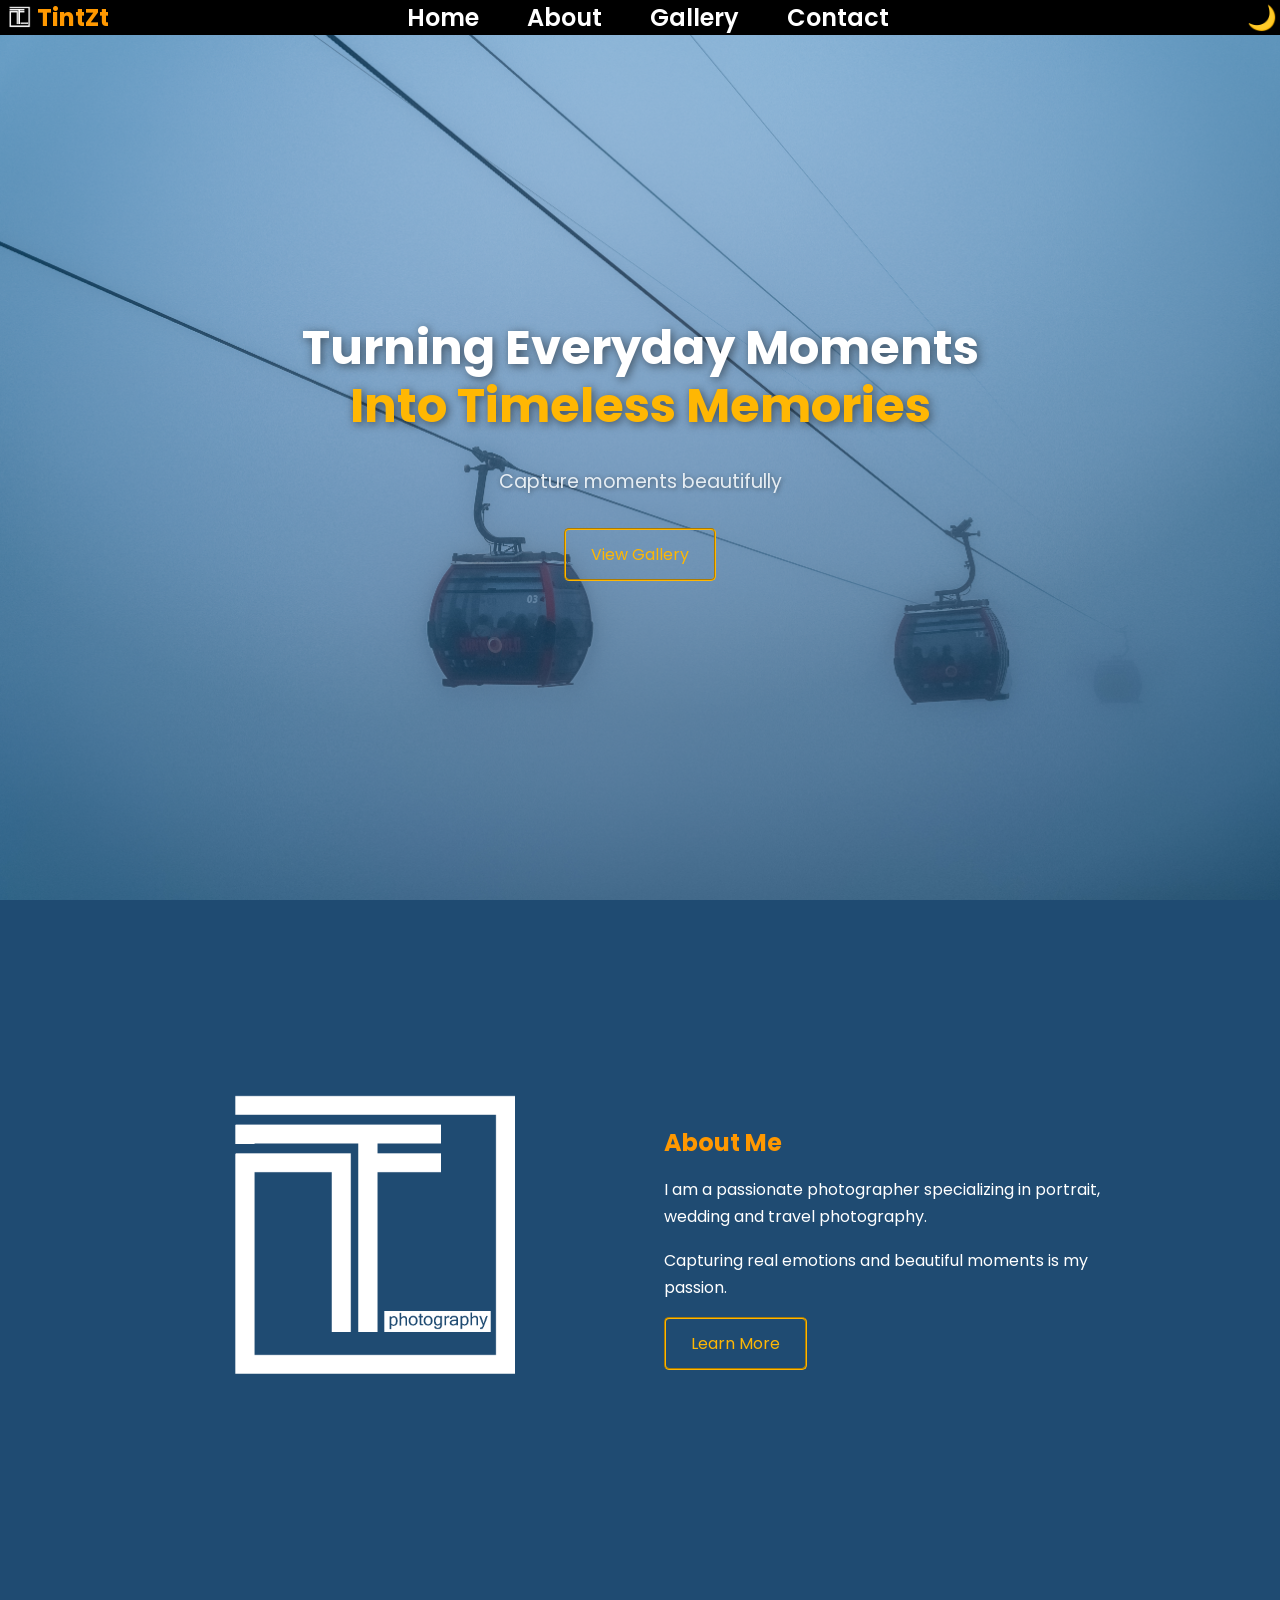
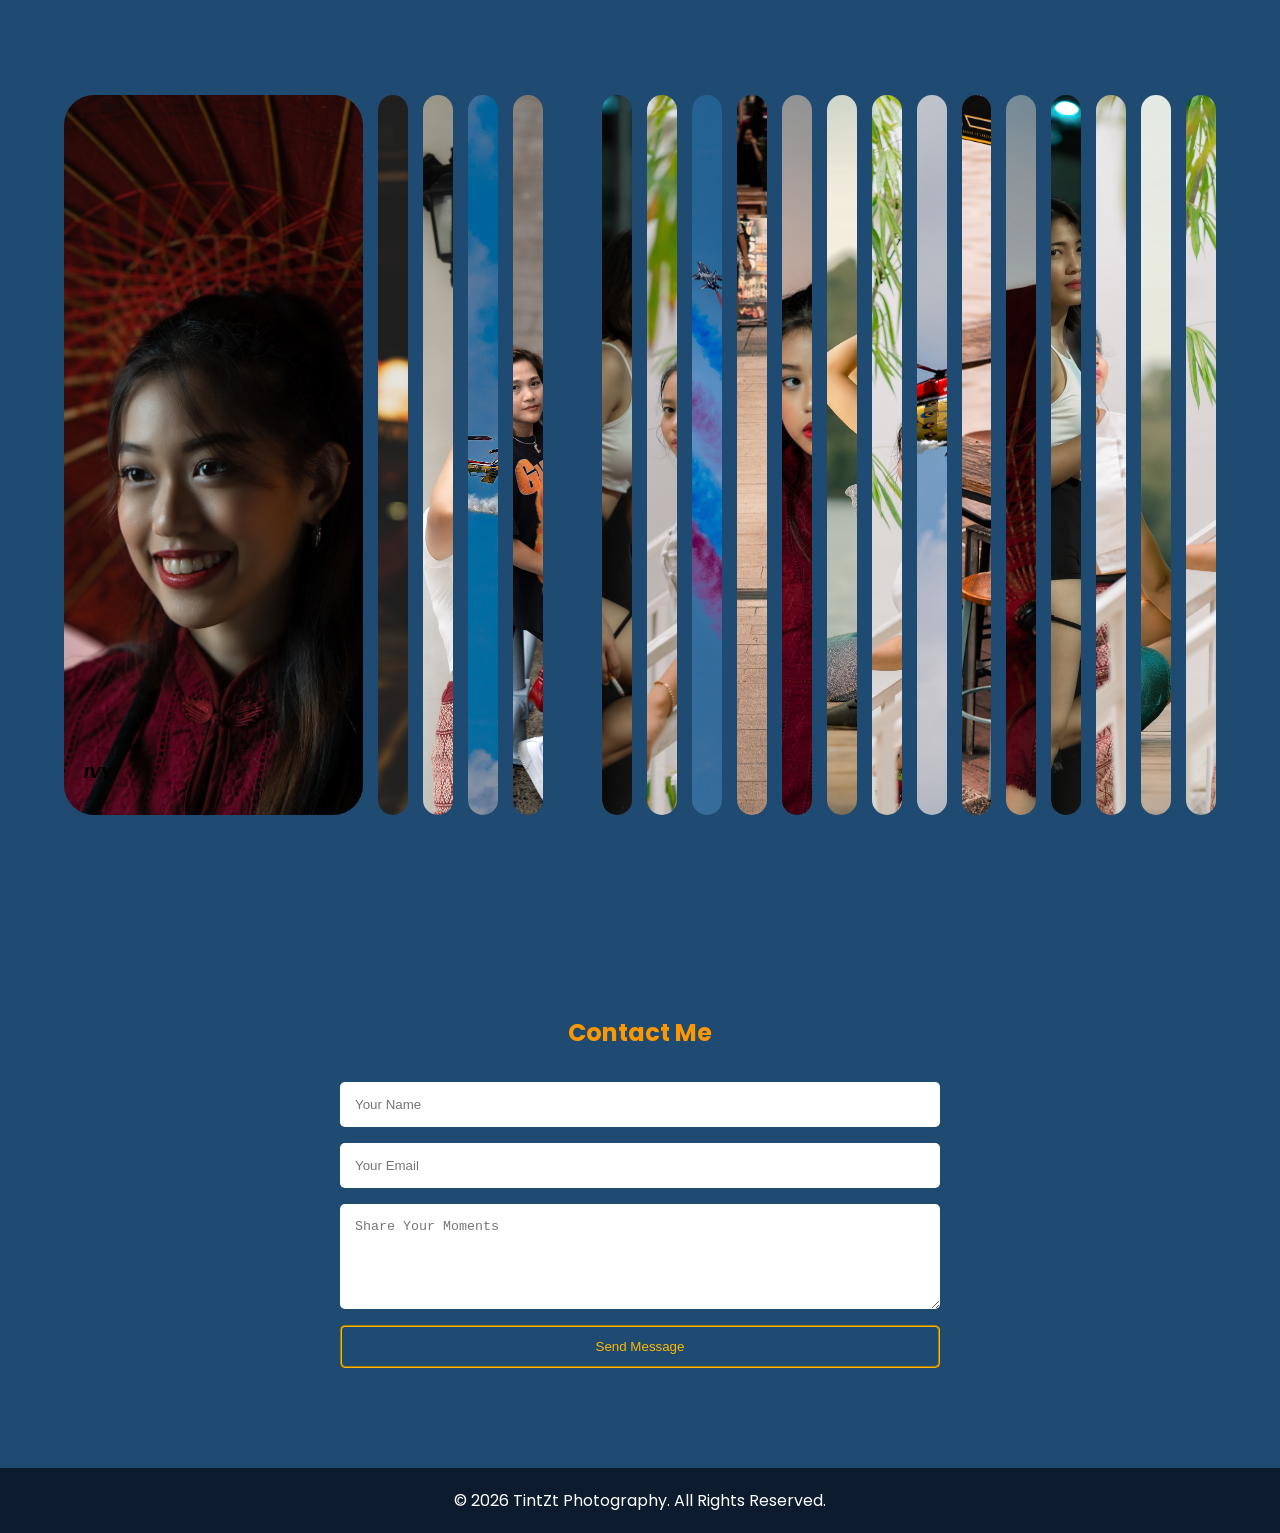
==== photography-website/index.html @ 03afba33 "feat: photography-website" ====
<!-- index.html -->
<!DOCTYPE html>
<html lang="en">
<head>
  <meta charset="UTF-8" />
  <meta name="viewport" content="width=device-width, initial-scale=1.0"/>
  <title>TintZt Photography</title>

  <!-- Google Font -->
  <link href="https://fonts.googleapis.com/css2?family=Poppins:wght@300;400;500;600;700&display=swap" rel="stylesheet">

  <!-- Icons -->
  <link rel="stylesheet" href="https://unicons.iconscout.com/release/v4.0.8/css/line.css">

  <!-- CSS -->
  <link rel="stylesheet" href="style.css">

</head>

<body>

  <!-- ================= NAVBAR ================= -->
  <nav>
  <div class="logo_box">

    <img src="images/logo.png" alt="Logo">
    <h2 class="logo">TintZt</h2>

    <ul class="nav_links" id="navLinks">
      <li><a href="#">Home</a></li>
      <li><a href="#about">About</a></li>
      <li><a href="#gallery">Gallery</a></li>
      <li><a href="#contact">Contact</a></li>
    </ul>

    <div class="nav_socials">

      <a href="https://facebook.com/T-Photography" target="_blank">
        <i class="uil uil-facebook-f"></i>
      </a>

      <a href="https://instagram.com/tintzt" target="_blank">
        <i class="uil uil-instagram"></i>
      </a>

      <a href="https://wa.me/6589445902" target="_blank">
        <i class="uil uil-whatsapp"></i>
      </a>

      <button id="themeBtn">🌙</button>

    </div>

    <!-- MOBILE MENU BUTTON -->
    <button class="menu_toggle" id="menuToggle">
      <i class="uil uil-bars"></i>
    </button>

  </div>
</nav>

  <!-- ================= HERO ================= -->
  <section class="hero">

    <div class="hero_content">
      <h1>
      Turning Everyday Moments <span class="mobile-break"><br>Into Timeless Memories</span>
      </h1>

      <p>
        Capture moments beautifully
      </p>

      <a href="#gallery" class="btn">
        View Gallery
      </a>
    </div>

  </section>

  <!-- ================= ABOUT ================= -->
  <section class="about" id="about">

    <div class="container about_container">

      <div class="about_left">
        <img src="images/logo.png" alt="logo">
      </div>

      <div class="about_right">
        <h2>About Me</h2>

        <p>
          I am a passionate photographer specializing in portrait,
          wedding and travel photography.
        </p>

        <p>
          Capturing real emotions and beautiful moments is my passion.
        </p>

        <a href="#" class="btn">
          Learn More
        </a>
      </div>

    </div>

  </section>

  <!-- ================= GALLERY ================= -->
 <section class="team_slider" id="gallery">

  <div class="panel active" style="background-image:url('images/ivy01.jpg')">
    <h3>IVY</h3>
  </div>

  <div class="panel" style="background-image:url('images/ptc01.jpg')">
    <h3>Pwint Tc</h3>
  </div>

  <div class="panel" style="background-image:url('images/jul01.jpg')">
    <h3>Jul</h3>
  </div>

  <div class="panel" style="background-image:url('images/sga01.jpg')">
    <h3>SG Airshow</h3>
  </div>

  <div class="panel" style="background-image:url('images/tzw01.jpg')">
    <h3>Ta Zw</h3>
  </div>

  <div class="panel" style="background-image:url('images/ivy02.jpg')">
    <h3>IVY</h3>
  </div>

  <div class="panel" style="background-image:url('images/ptc02.jpg')">
    <h3>Pwint Tc</h3>
  </div>

  <div class="panel" style="background-image:url('images/jul02.jpg')">
    <h3>Jul</h3>
  </div>

  <div class="panel" style="background-image:url('images/sga02.jpg')">
    <h3>SG Airshow</h3>
  </div>

  <div class="panel" style="background-image:url('images/tzw02.jpg')">
    <h3>Ta Zw</h3>
  </div>

  <div class="panel" style="background-image:url('images/ivy03.jpg')">
    <h3>IVY</h3>
  </div>

  <div class="panel" style="background-image:url('images/ptc03.jpg')">
    <h3>Pwint Tc</h3>
  </div>

  <div class="panel" style="background-image:url('images/jul03.jpg')">
    <h3>Jul</h3>
  </div>

  <div class="panel" style="background-image:url('images/sga03.jpg')">
    <h3>SG Airshow</h3>
  </div>

  <div class="panel" style="background-image:url('images/tzw03.jpg')">
    <h3>Ta Zw</h3>
  </div>

  <div class="panel" style="background-image:url('images/ivy04.jpg')">
    <h3>IVY</h3>
  </div>

  <div class="panel" style="background-image:url('images/ptc05.jpg')">
    <h3>Pwint Tc</h3>
  </div>

  <div class="panel" style="background-image:url('images/jul04.jpg')">
    <h3>Jul</h3>
  </div>

  <div class="panel" style="background-image:url('images/ptc06.jpg')">
    <h3>Pwint Tc</h3>
  </div>

  <div class="panel" style="background-image:url('images/jul05.jpg')">
    <h3>Jul</h3>
  </div>

</section>


  <!-- ================= CONTACT ================= -->
  <section class="contact" id="contact">

    <div class="container contact_container">

      <h2>Contact Me</h2>

      <form action="https://formsubmit.co/tintzt1990.sg@gmail.com" method="POST">

       <input type="text" name="name" placeholder="Your Name" required>

       <input type="email" name="email" placeholder="Your Email" required>

        <textarea name="message" rows="5" placeholder="Share Your Moments"></textarea>

       <button type="submit" class="btn">Send Message</button>

      </form>

    </div>

  </section>

  <!-- ================= FOOTER ================= -->
  <footer>

    <p>
      © 2026 TintZt Photography. All Rights Reserved.
    </p>

  </footer>

  <!-- JS -->
  <script src="script.js"></script>

</body>
</html>
---- photography-website/style.css ----
/* style.css */

*{
  margin:0;
  padding:0;
  box-sizing:border-box;
  scroll-behavior:smooth;
}

body{
  font-family: 'Poppins', sans-serif;
  background: #1f4b72;
  color: #ffffff;
  transition: 0.3s ease;
}

.container{
  width: 80%;
  margin: auto;
}

/* THEME BUTTON */
#themeBtn{
  background: transparent;
  border: none;
  color: white;
  font-size: 24px;
  cursor: pointer;
  padding: 0.1rem;
}

/* ================= DARK MODE HERO ================= */

body.dark-mode .hero{
  position: relative;
}

/* Dark overlay */
body.dark-mode .hero::before{
  content:"";
  position:absolute;
  inset:0;
  background:rgba(0, 0, 0, 0.45);
}

/* Keep text above overlay */
body.dark-mode .hero_content{
  position:relative;
  z-index:1;
}

/* Main Heading */
body.dark-mode .hero_content h1{
  color:#ffffff;
  text-shadow: 2px 2px 12px rgba(0,0,0,0.7);
}

/* Highlight Text */
body.dark-mode .hero_content span{
  color:#ff9800;
}

/* Paragraph */
body.dark-mode .hero_content p{
  color:#e6edf3;
  text-shadow: 1px 1px 5px rgba(0,0,0,0.5);
}

/* Button */
body.dark-mode .btn{
  border:2px solid #ff9800;
  color:#ff9800;
  background:transparent;
  transition:0.3s ease;
}

/* Button Hover */
body.dark-mode .btn:hover{
  background:#ff9800;
  color:#000;
}

/* Header NAV */
body.dark-mode nav{
  background:transparent;
}

body.dark-mode .team_slider,
body.dark-mode .contact,
body.dark-mode .about{
background:#1b4365c7;
}

/* FOOTER */
body.dark-mode footer{
  background:transparent;
}

/* ================= NAVBAR ================= */

nav{
  width:100%;
  position:fixed;
  top:0;
  left:0;
  background:#000000;
  z-index:1000;
}

.logo_box{
  width:100%;
  display:flex;
  align-items:center;
  padding-inline: 0.1rem;
}

.logo_box img{
  width: 35px;
  height:35px;
  border-radius:50%;
  object-fit:cover;
}

.logo{
  color:#ff9800;

}

.nav_links{
  display:flex;
  gap:3rem;
  list-style:none;
  margin: auto;
}

.nav_links a{
  color:white;
  text-decoration:none;
  font-weight: 600;
  font-size: 1.5rem;
  transition:0.3s;
}

.nav_links a:hover{
  color:#ff9800;
}

.nav_socials{
  display:flex;
  gap: 1.2rem;
  transition:0.3s;
}

.nav_socials a{
  color: #ff9800;
  font-size:2rem;
}
.nav_socials a:hover{
  color:white;
}
#menuToggle{
  display:none;
  background:none;
  border:none;
  color:#ffffff;
  font-size:5rem;
  cursor:pointer;
}

/* ================= HERO ================= */

.hero{
  height:100vh;
  background:url('images/cover.jpg');

  background-size:cover;
  background-position:center;

  display:flex;
  justify-content:center;
  align-items:center;
  text-align:center;
  padding: 0 20px;
}
.hero_content{
  max-width: 700px;
}
.hero_content h1{
  font-size:3rem;
  margin-bottom:2rem;
  line-height: 1.2;
  color: #ffffff;
  text-shadow: 2px 2px 10px rgba(0,0,0,0.5);
}
  
.hero_content span{
  color: #ffb703;
}
.hero_content p{
  margin-bottom:2rem;
  font-size:1.2rem;
  margin-top: 2rem;
  color: #e6edf3;
  text-shadow: 1px 1px 5px rgba(0,0,0,0.4);
}

.btn{
  display:inline-block;
  padding:12px 25px;
  background:transparent;
  color: #ffb703;
  text-decoration:none;
  border: 2px solid #ffb703;
  border-radius:5px;
  border-style: groove;
  transition:0.3s;
}

.btn:hover{
  background: #ffb703;
  color: #000;
}

/* ================= ABOUT ================= */

.about{
  padding:100px 0;
}

.about_container{
  display:grid;
  grid-template-columns:1fr 1fr;
  gap:3rem;
  align-items:center;
}

.about_left img{
  width:100%;
  border-radius:5px;
}

.about_right h2{
  margin-bottom:1rem;
  color:#ff9800;
}

.about_right p{
  margin-bottom:1rem;
  line-height:1.7;
}

/* ================= GALLERY ================= */

.team_slider{
  display:flex;
  width:90%;
  height:80vh;
  margin:100px auto;
  gap:15px;
  overflow:hidden;
}

/* PANEL */
.panel{
  position:relative;
  flex:0.5;
  border-radius:30px;
  background-size:cover;
  background-position:center;
  cursor:pointer;
  transition: all 0.7s ease-in;
  overflow:hidden;
  
}

/* ACTIVE PHOTO */
.panel.active{
  flex:5;
}

/* TITLE */
.panel h3{
  position:absolute;
  bottom:30px;
  left:20px;
  color:#000;
  font-size:1rem;
  font-style: italic;
  opacity:0;
  transition:0.3s;
}

/* SHOW TITLE */
.panel.active h3{
  opacity:1;
}

/* ================= CONTACT ================= */

.contact{
  padding:100px 0;
}

.contact_container{
  max-width:600px;
  margin:auto;
}

.contact_container h2{
  text-align:center;
  margin-bottom:2rem;
  color:#ff9800;
}

form{
  display:flex;
  flex-direction:column;
  gap:1rem;
}

input,
textarea{
  padding:15px;
  border:none;
  border-radius:5px;
  outline:none;
}

/* ================= FOOTER ================= */

footer{
  text-align:center;
  padding:20px;
  background:#0c1b2e;
}

/* ================= MOBILE MEDIA ================= */

@media screen and (max-width: 768px){

  .container{
    width: 90%;
  }

  /* NAVBAR */
  .nav_links{
    position: fixed;
    top: 90px;
    right: -100%;
    width: 200px;
    height: 100vh;
    background:transparent;
    flex-direction: column;
    align-items: center;
    padding-top: 1rem;
    gap: 2rem;
    transition: 0.3s;
  }

  .nav_links.active{
    right: 0;
  }

  .nav_links a{
    font-size: 1.1rem;
  }

  #menuToggle{
    display: block;
    font-size: 2rem;
    margin-left: 1rem;
    cursor: pointer;
  }

  .nav_socials{
    margin-left: auto;
    gap: 0.8rem;
  }

  .nav_socials a{
    font-size: 1.4rem;
  }

  #themeBtn{
    font-size: 18px;
  }

  /* HERO */
  .hero{
    padding: 0 15px;
  }

  .hero_content h1{
    font-size: 1.7rem;
    line-height: 1.3;
  }

  .hero_content p{
    font-size: 1.2rem;
  }

  /* ABOUT */
  .about_container{
    grid-template-columns: 1fr;
    text-align: center;
    gap: 2rem;
  }

  .about_left img{
    width: 80%;
    margin: auto;
    display: block;
  }

  /* GALLERY */
    .gallery_container{
    grid-template-columns: 1fr;
    height: auto;
  }

  .gallery_container img{
    width: 100%;
    height: 200px;          
    object-fit: cover;     
    display: block;
  }

  /* CONTACT */
  .contact_container{
    width: 90%;
  }

  input,
  textarea{
    width: 100%;
  }

  .btn{
    padding: 10px 20px;
    font-size: 0.95rem;
  }

}
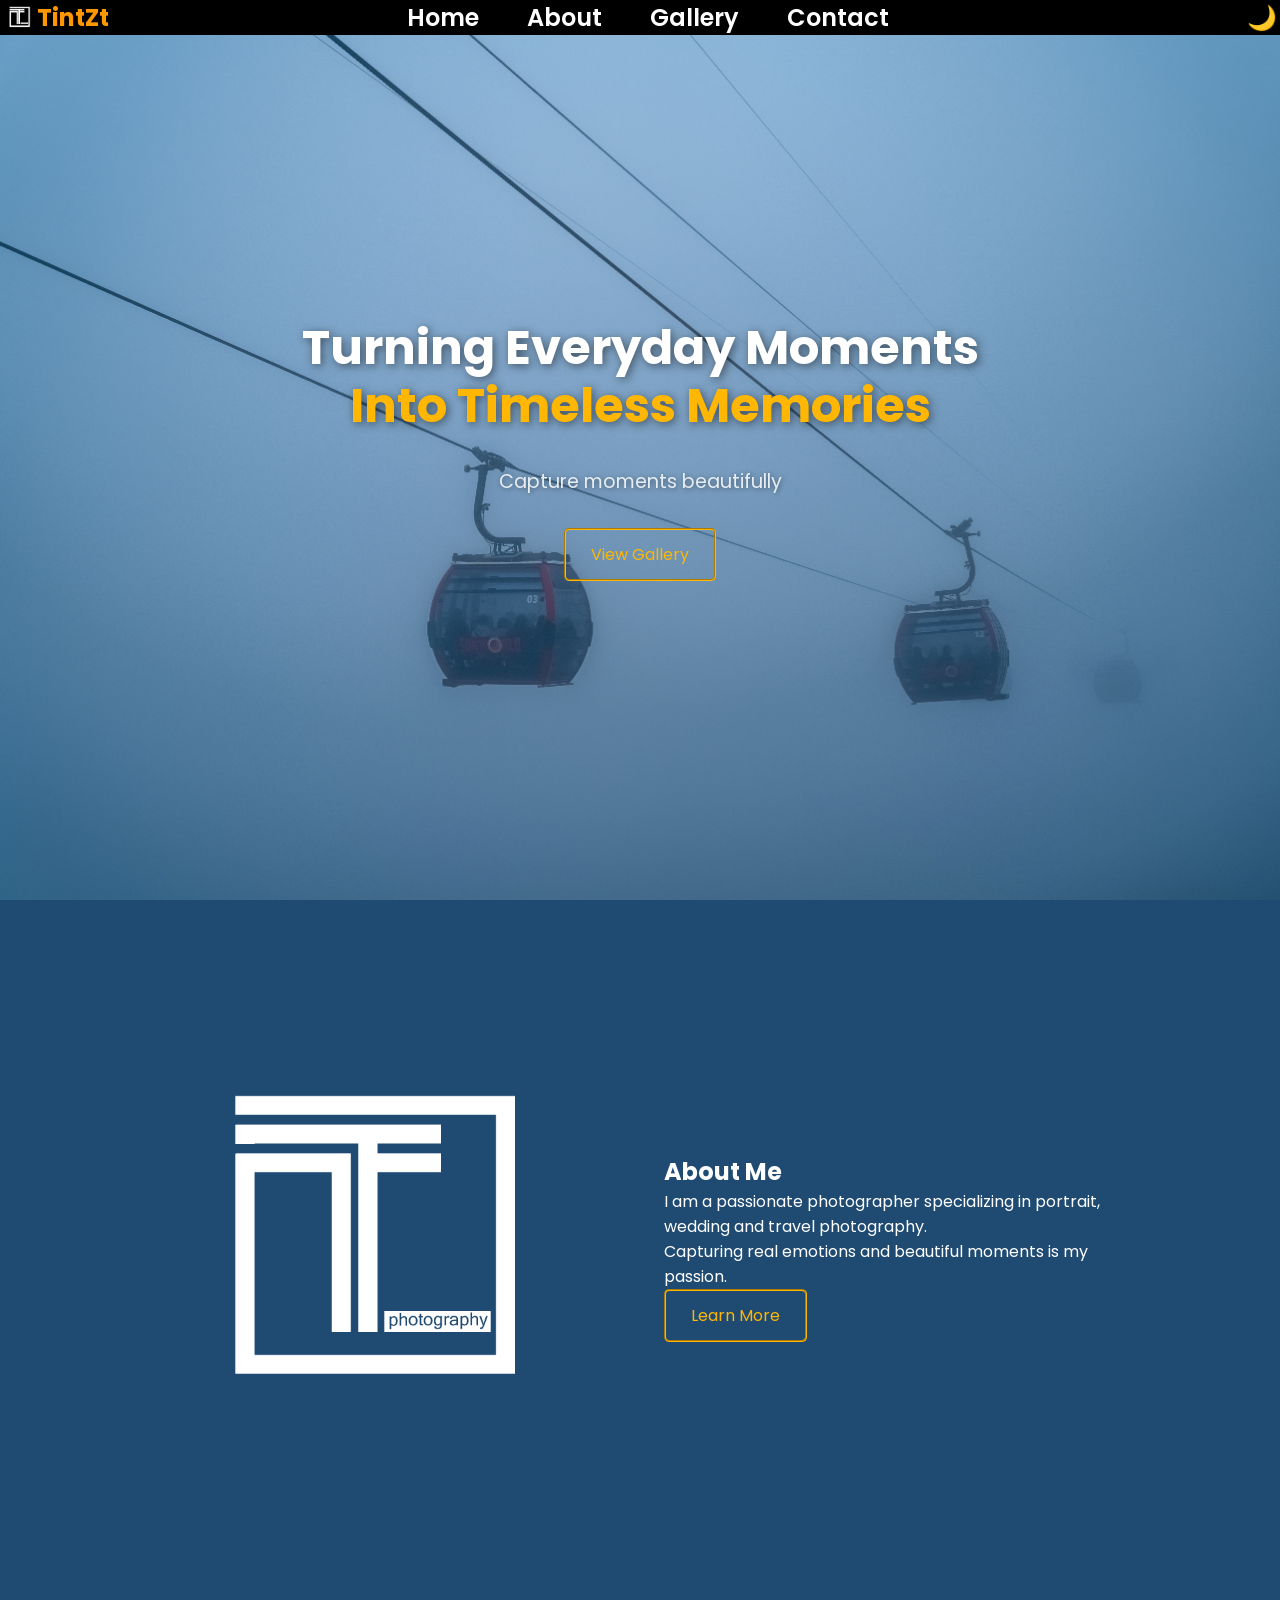
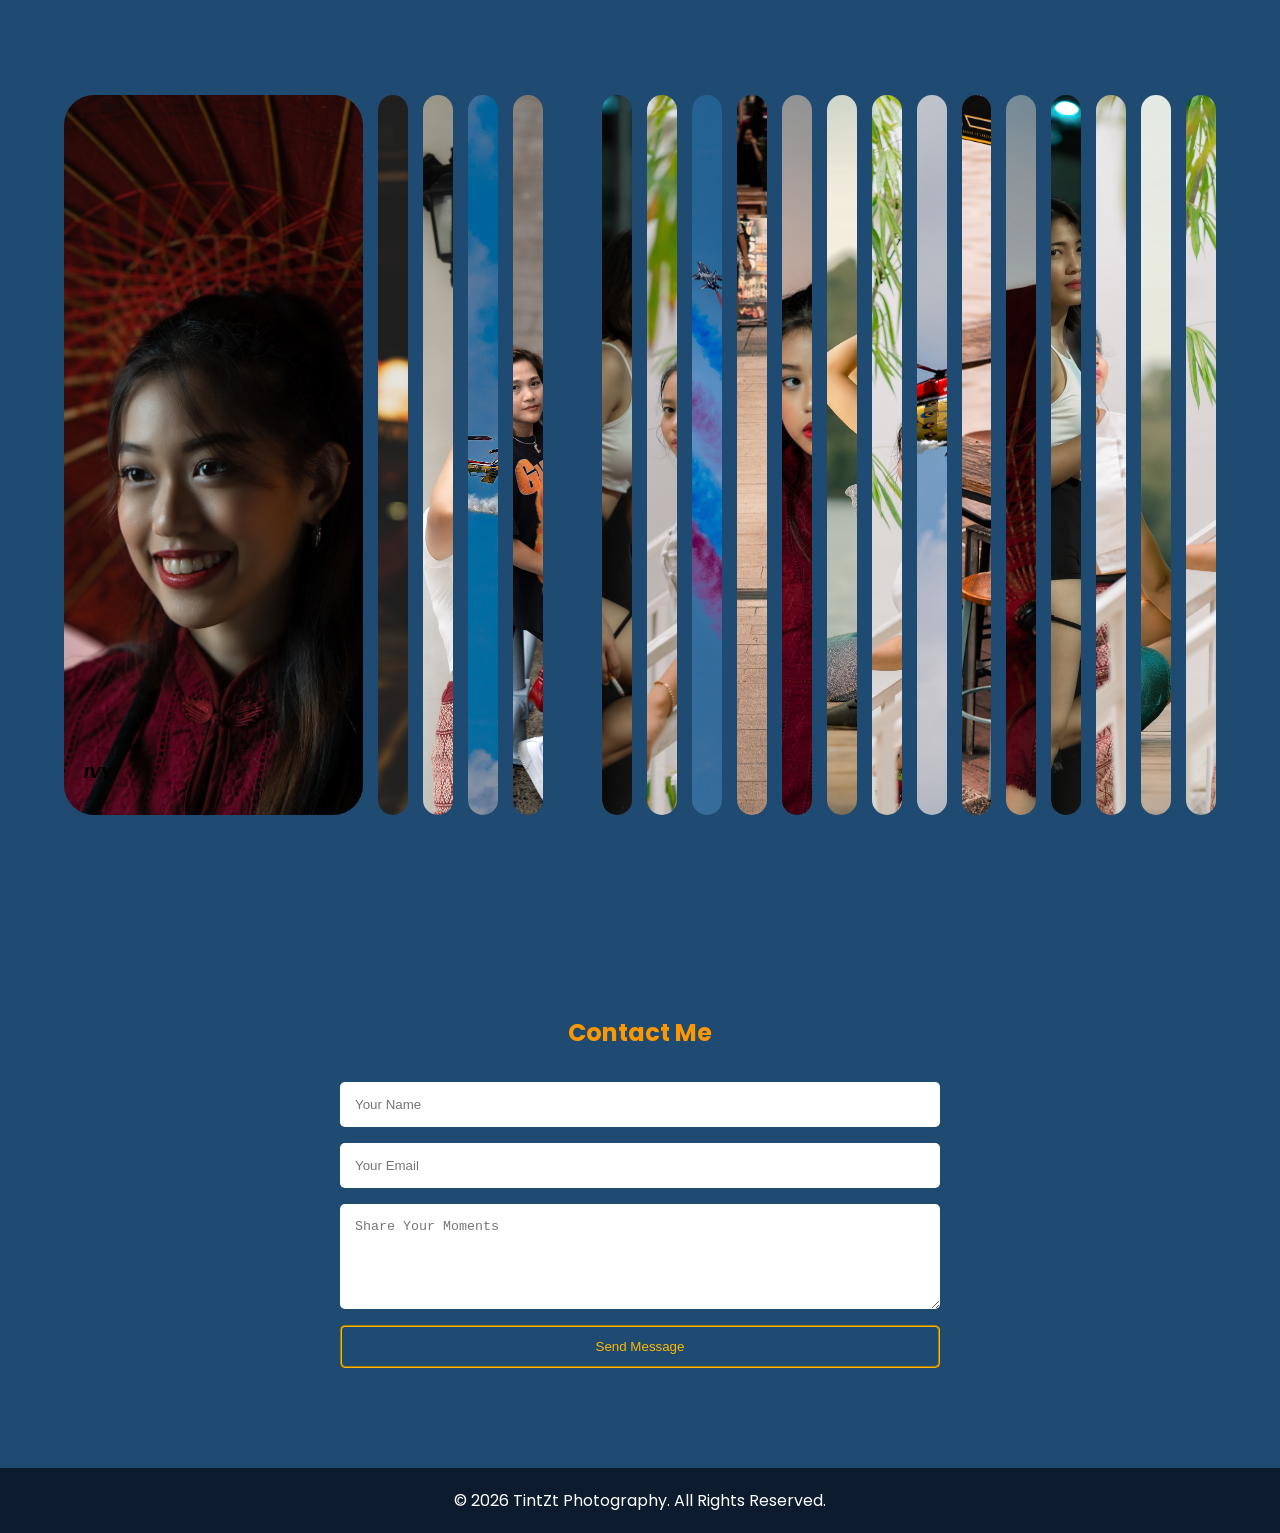
==== commit df797d84: "Refactor index.html for improved readability" ====
--- a/photography-website/index.html
+++ b/photography-website/index.html
@@ -6,20 +6,16 @@
   <meta name="viewport" content="width=device-width, initial-scale=1.0"/>
   <title>TintZt Photography</title>
 
-  <!-- Google Font -->
+  <!-- Google Font, icon & CSS -->
   <link href="https://fonts.googleapis.com/css2?family=Poppins:wght@300;400;500;600;700&display=swap" rel="stylesheet">
-
-  <!-- Icons -->
   <link rel="stylesheet" href="https://unicons.iconscout.com/release/v4.0.8/css/line.css">
-
-  <!-- CSS -->
   <link rel="stylesheet" href="style.css">
 
 </head>
 
 <body>
 
-  <!-- ================= NAVBAR ================= -->
+  <!----  NAV ------>
   <nav>
   <div class="logo_box">
 
@@ -51,7 +47,7 @@
 
     </div>
 
-    <!-- MOBILE MENU BUTTON -->
+    <!------- M Menu Tg ------->
     <button class="menu_toggle" id="menuToggle">
       <i class="uil uil-bars"></i>
     </button>
@@ -59,7 +55,7 @@
   </div>
 </nav>
 
-  <!-- ================= HERO ================= -->
+  <!-------  Hero  -------->
   <section class="hero">
 
     <div class="hero_content">
@@ -78,7 +74,7 @@
 
   </section>
 
-  <!-- ================= ABOUT ================= -->
+  <!--------  About     ------->
   <section class="about" id="about">
 
     <div class="container about_container">
@@ -87,7 +83,7 @@
         <img src="images/logo.png" alt="logo">
       </div>
 
-      <div class="about_right">
+      <div class="about">
         <h2>About Me</h2>
 
         <p>
@@ -108,7 +104,7 @@
 
   </section>
 
-  <!-- ================= GALLERY ================= -->
+  <!-------  Gallery   ---------->
  <section class="team_slider" id="gallery">
 
   <div class="panel active" style="background-image:url('images/ivy01.jpg')">
@@ -194,7 +190,7 @@
 </section>
 
 
-  <!-- ================= CONTACT ================= -->
+  <!------- Contact ------>
   <section class="contact" id="contact">
 
     <div class="container contact_container">
@@ -217,7 +213,7 @@
 
   </section>
 
-  <!-- ================= FOOTER ================= -->
+  <!------ Footer   ------->
   <footer>
 
     <p>
@@ -230,4 +226,4 @@
   <script src="script.js"></script>
 
 </body>
-</html>+</html>
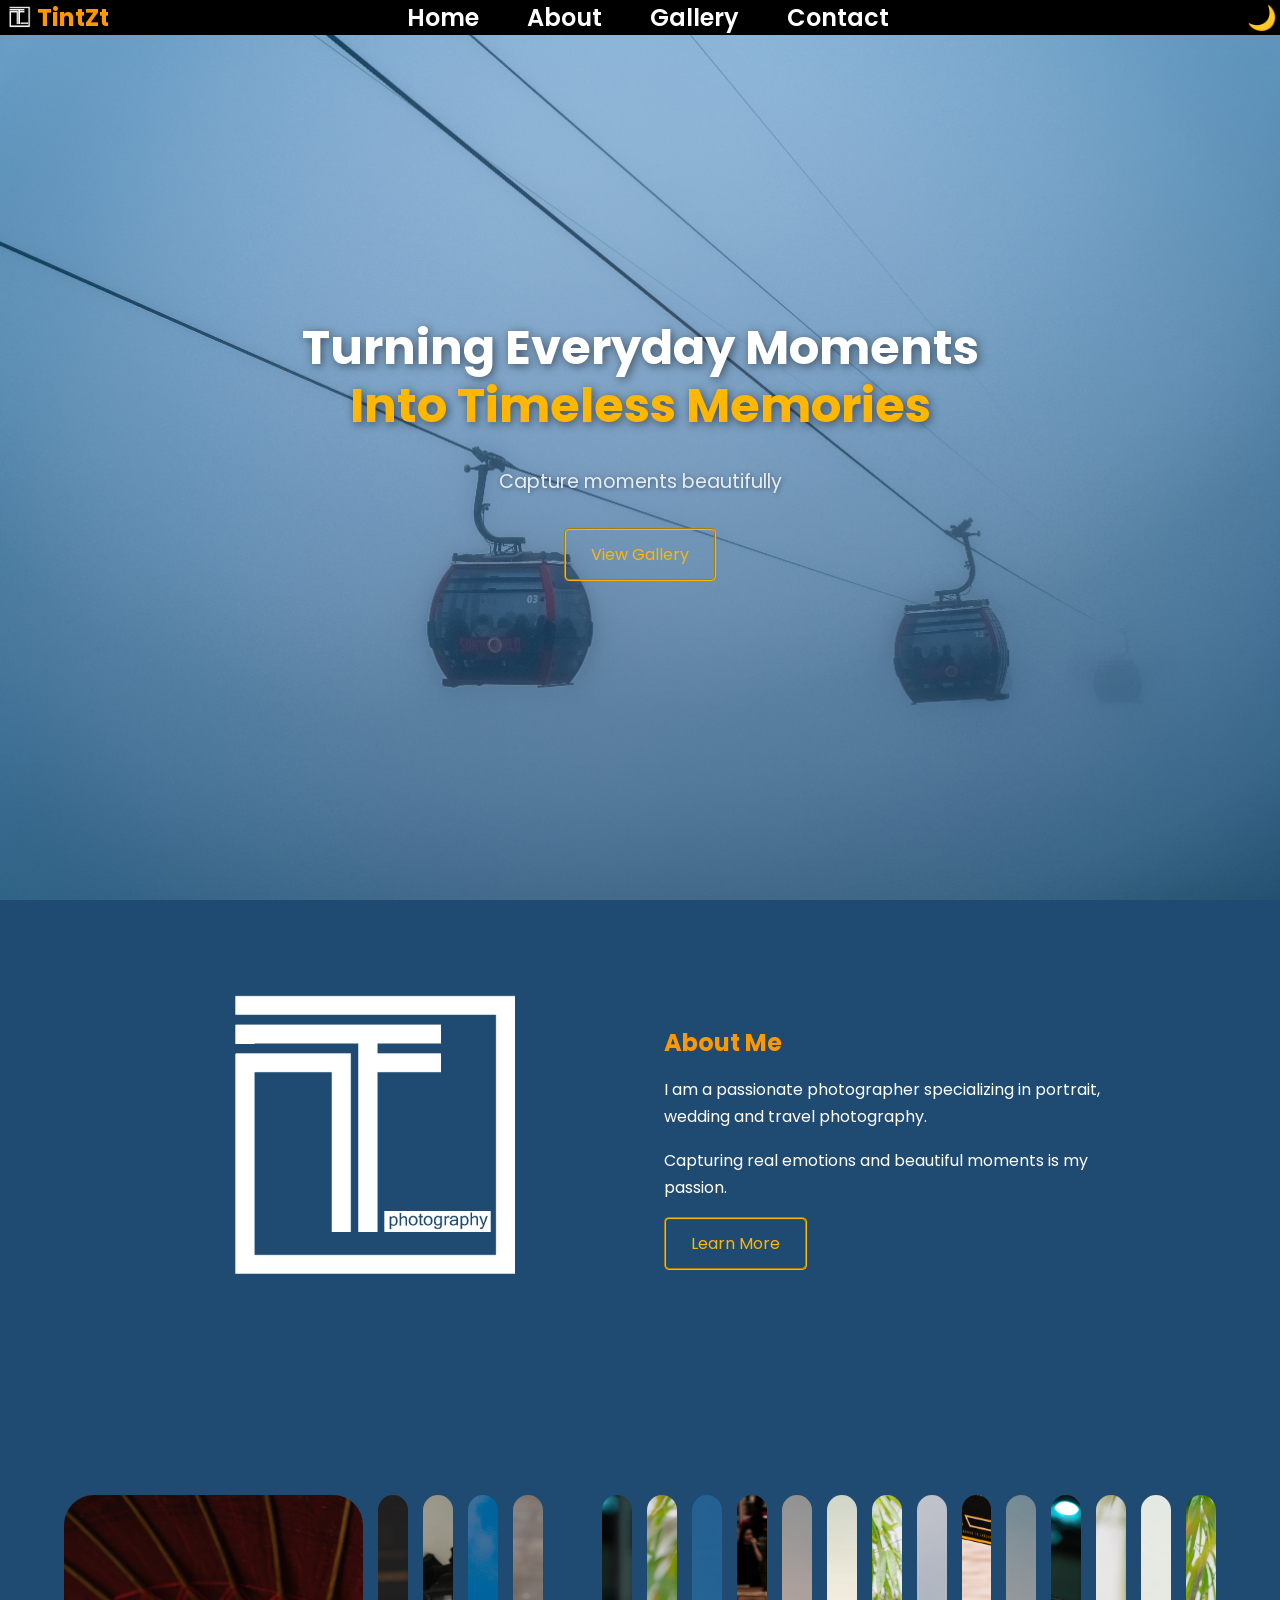
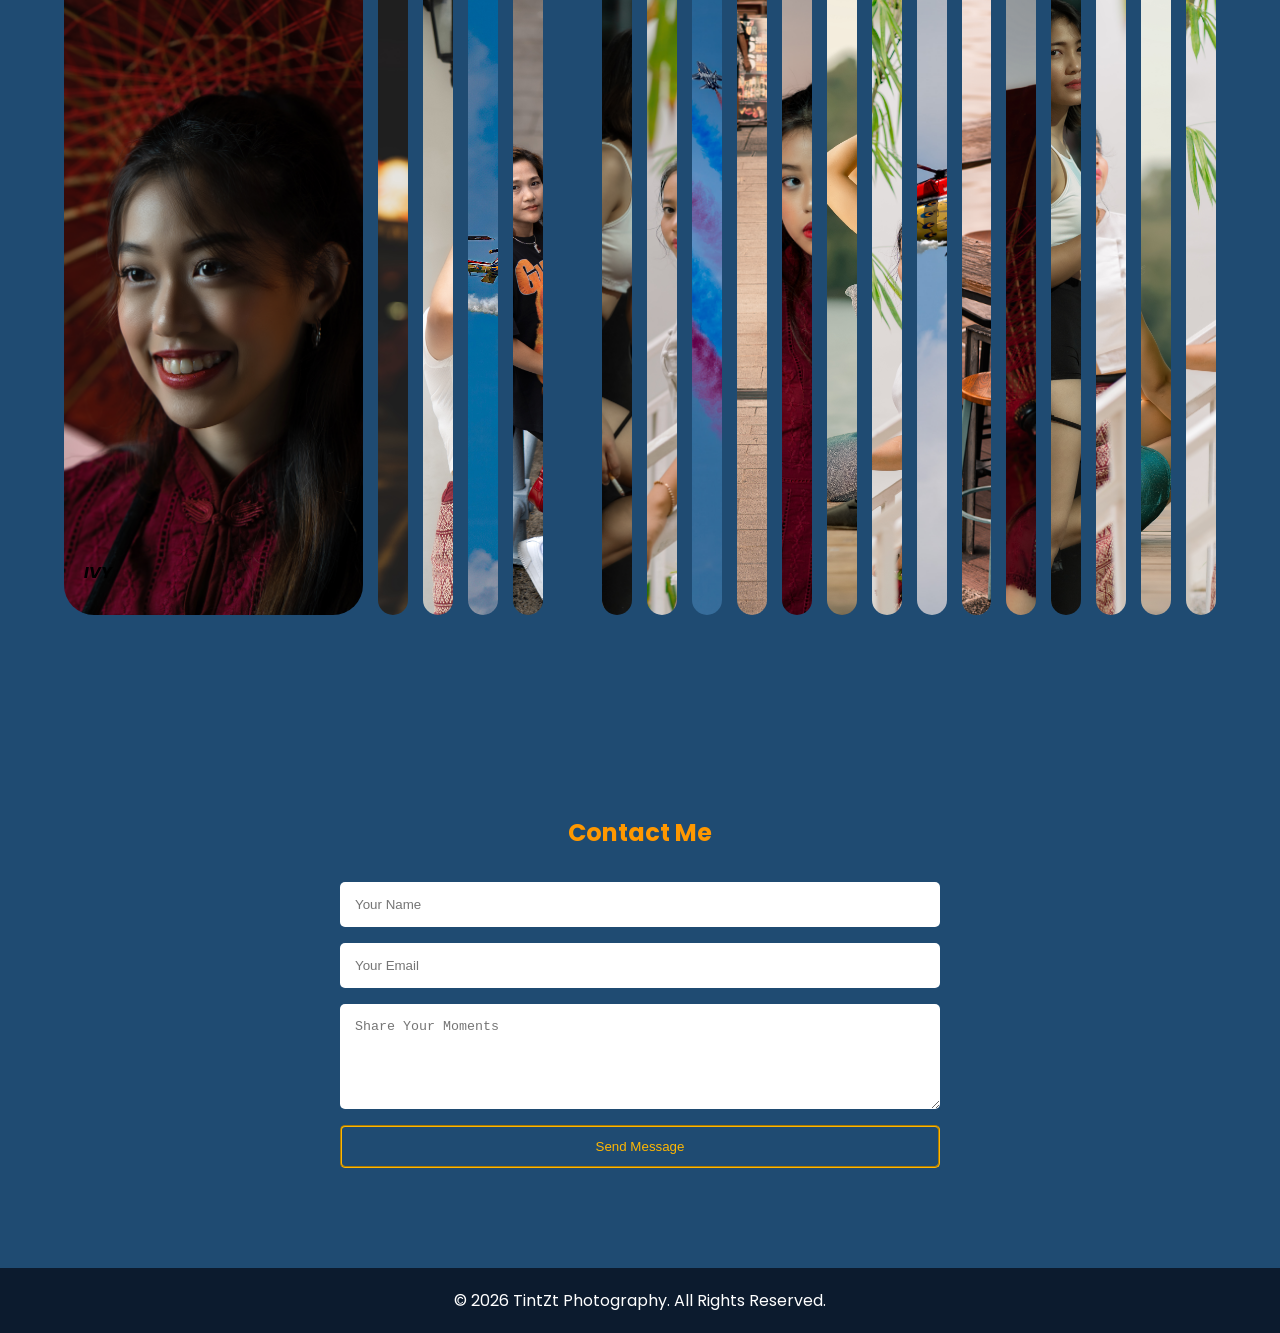
==== commit e8288291: "Update index.html" ====
--- a/photography-website/index.html
+++ b/photography-website/index.html
@@ -75,7 +75,7 @@
   </section>
 
   <!--------  About     ------->
-  <section class="about" id="about">
+  <section class="about_right" id="about">
 
     <div class="container about_container">
 
--- a/photography-website/style.css
+++ b/photography-website/style.css
@@ -4,7 +4,6 @@
   margin:0;
   padding:0;
   box-sizing:border-box;
-  scroll-behavior:smooth;
 }
 
 body{
@@ -19,7 +18,7 @@
   margin: auto;
 }
 
-/* THEME BUTTON */
+/* T Btn */
 #themeBtn{
   background: transparent;
   border: none;
@@ -29,13 +28,12 @@
   padding: 0.1rem;
 }
 
-/* ================= DARK MODE HERO ================= */
+/* Dark Mode for hero */
 
 body.dark-mode .hero{
   position: relative;
 }
 
-/* Dark overlay */
 body.dark-mode .hero::before{
   content:"";
   position:absolute;
@@ -43,7 +41,6 @@
   background:rgba(0, 0, 0, 0.45);
 }
 
-/* Keep text above overlay */
 body.dark-mode .hero_content{
   position:relative;
   z-index:1;
@@ -55,7 +52,6 @@
   text-shadow: 2px 2px 12px rgba(0,0,0,0.7);
 }
 
-/* Highlight Text */
 body.dark-mode .hero_content span{
   color:#ff9800;
 }
@@ -66,7 +62,7 @@
   text-shadow: 1px 1px 5px rgba(0,0,0,0.5);
 }
 
-/* Button */
+/* Btn */
 body.dark-mode .btn{
   border:2px solid #ff9800;
   color:#ff9800;
@@ -74,7 +70,7 @@
   transition:0.3s ease;
 }
 
-/* Button Hover */
+/* Btn Hover */
 body.dark-mode .btn:hover{
   background:#ff9800;
   color:#000;
@@ -91,12 +87,12 @@
 background:#1b4365c7;
 }
 
-/* FOOTER */
+/* Footer */
 body.dark-mode footer{
   background:transparent;
 }
 
-/* ================= NAVBAR ================= */
+/* -----  Nav  ---- */
 
 nav{
   width:100%;
@@ -167,7 +163,7 @@
   cursor:pointer;
 }
 
-/* ================= HERO ================= */
+/* -----  Hero  ------- */
 
 .hero{
   height:100vh;
@@ -221,7 +217,7 @@
   color: #000;
 }
 
-/* ================= ABOUT ================= */
+/* -------   About   ------- */
 
 .about{
   padding:100px 0;
@@ -249,7 +245,7 @@
   line-height:1.7;
 }
 
-/* ================= GALLERY ================= */
+/* -------- gallery  ------ */
 
 .team_slider{
   display:flex;
@@ -260,7 +256,7 @@
   overflow:hidden;
 }
 
-/* PANEL */
+/* ---- panel   ----- */
 .panel{
   position:relative;
   flex:0.5;
@@ -272,13 +268,9 @@
   overflow:hidden;
   
 }
-
-/* ACTIVE PHOTO */
 .panel.active{
   flex:5;
 }
-
-/* TITLE */
 .panel h3{
   position:absolute;
   bottom:30px;
@@ -289,13 +281,11 @@
   opacity:0;
   transition:0.3s;
 }
-
-/* SHOW TITLE */
 .panel.active h3{
   opacity:1;
 }
 
-/* ================= CONTACT ================= */
+/* ------- contact  ------ */
 
 .contact{
   padding:100px 0;
@@ -326,7 +316,7 @@
   outline:none;
 }
 
-/* ================= FOOTER ================= */
+/* -----  footer ----- */
 
 footer{
   text-align:center;
@@ -334,7 +324,7 @@
   background:#0c1b2e;
 }
 
-/* ================= MOBILE MEDIA ================= */
+/* ------ for  mobile ----- */
 
 @media screen and (max-width: 768px){
 
@@ -342,7 +332,7 @@
     width: 90%;
   }
 
-  /* NAVBAR */
+  /* --- nvr ---- */
   .nav_links{
     position: fixed;
     top: 90px;
@@ -399,7 +389,7 @@
     font-size: 1.2rem;
   }
 
-  /* ABOUT */
+  /* ---  about  ---- */
   .about_container{
     grid-template-columns: 1fr;
     text-align: center;
@@ -412,7 +402,7 @@
     display: block;
   }
 
-  /* GALLERY */
+  /* ----- gallery ---- */
     .gallery_container{
     grid-template-columns: 1fr;
     height: auto;
@@ -425,7 +415,7 @@
     display: block;
   }
 
-  /* CONTACT */
+  /* ---- contact  ----*/
   .contact_container{
     width: 90%;
   }
@@ -440,4 +430,4 @@
     font-size: 0.95rem;
   }
 
-}+}
